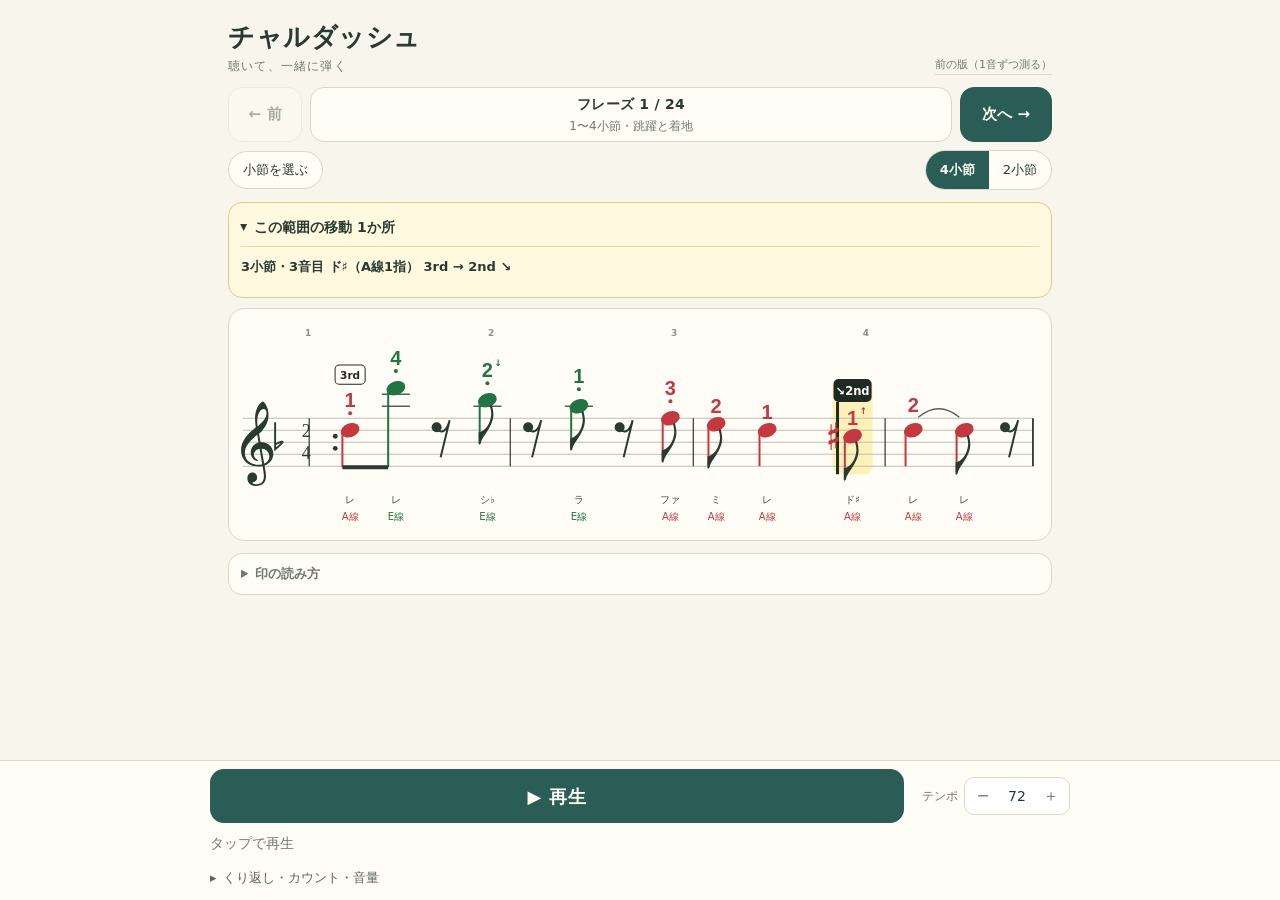
==== v2/index.html @ 8b474c70 "Add listen-and-play practice app preview at /v2/ (root app unchanged) Co-Authored-By: Claude Opus 5." ====
<!doctype html>
<html lang="ja">
<head>
<meta charset="utf-8">
<meta name="viewport" content="width=device-width, initial-scale=1, viewport-fit=cover">
<meta name="theme-color" content="#f7f5ec">
<title>チャルダッシュ — 聴いて、一緒に弾く</title>
<link rel="icon" href="icon.svg" type="image/svg+xml">
<link rel="stylesheet" href="style.css">
</head>
<body>

<header class="top">
  <div class="title">
    <h1>チャルダッシュ</h1>
    <p class="sub">聴いて、一緒に弾く</p>
  </div>
  <a id="classic-link" class="quiet-link" href="../">前の版（1音ずつ測る）</a>
</header>

<main>
  <section class="phrase-bar" aria-label="練習する範囲">
    <button id="prev" class="arrow" type="button">← 前</button>
    <div class="phrase-label">
      <p id="range-title" class="range-title">フレーズ 1 / 24</p>
      <p id="range-sub" class="range-sub">1〜4小節</p>
    </div>
    <button id="next" class="arrow primary" type="button">次へ →</button>
  </section>

  <div class="range-tools">
    <button id="picker-open" class="chip" type="button" aria-expanded="false" aria-controls="picker">小節を選ぶ</button>
    <div class="seg" role="group" aria-label="区切り">
      <button type="button" class="seg-btn" data-unit="4" aria-pressed="true">4小節</button>
      <button type="button" class="seg-btn" data-unit="2" aria-pressed="false">2小節</button>
    </div>
    <button id="back-to-phrase" class="chip" type="button" hidden>フレーズに戻す</button>
  </div>

  <div id="picker" class="picker" hidden>
    <label>はじめ
      <select id="picker-start"></select>
    </label>
    <label>おわり
      <select id="picker-end"></select>
    </label>
    <button id="picker-apply" class="chip go" type="button">この範囲にする</button>
  </div>

  <details class="range-shifts" id="shift-box">
    <summary id="shift-title">この範囲の移動</summary>
    <div id="shift-list"></div>
  </details>

  <section id="score" class="score" aria-label="楽譜"></section>
  <div id="count-overlay" class="count-overlay" role="status" aria-live="assertive" hidden></div>

  <details class="legend">
    <summary>印の読み方</summary>
    <dl>
      <div><dt><span class="sw" style="background:#285dcc"></span>G線</dt><dd>青</dd></div>
      <div><dt><span class="sw" style="background:#ba6613"></span>D線</dt><dd>橙</dd></div>
      <div><dt><span class="sw" style="background:#c63840"></span>A線</dt><dd>赤</dd></div>
      <div><dt><span class="sw" style="background:#217544"></span>E線</dt><dd>緑</dd></div>
      <div><dt>1 2 3 4</dt><dd>押さえる指。0 は開放弦。</dd></div>
      <div><dt>1st・2nd・3rd</dt><dd>左手のポジション。ポジション名は各段の最初と移動の所だけに書きます。</dd></div>
      <div><dt><span class="shift-sample">↗3rd</span></dt><dd>黒い札・太い縦線・黄色の帯が手の位置を変える音。札の字が移った先で、↗は上がる移動、↘は下がる移動です。</dd></div>
      <div><dt>↑</dt><dd>その指を半音高めに置く（高い2 など）。</dd></div>
      <div><dt>↓</dt><dd>その指を半音低めに置く（低い1・低い2 など）。</dd></div>
      <div><dt>◇</dt><dd>ハーモニクス。指を軽く触れて鳴らす音。</dd></div>
    </dl>
  </details>
</main>

<footer class="controls">
  <div class="inner">
    <div id="shift-cue" class="shift-cue" role="status" aria-live="polite" hidden></div>
    <div class="row main-row">
      <button id="play" class="play" type="button">▶ 再生</button>
      <div class="field tempo-field">テンポ
        <div class="stepper">
          <button id="tempo-down" type="button" aria-label="テンポを下げる">−</button>
          <output id="tempo-value">72</output>
          <button id="tempo-up" type="button" aria-label="テンポを上げる">＋</button>
        </div>
      </div>
    </div>
    <p class="status" id="status" role="status" aria-live="polite">タップで再生</p>
    <details class="more" id="more">
    <summary>くり返し・カウント・音量</summary>
    <div class="row">
      <label class="field">くり返し
        <select id="repeat">
          <option value="inf">ずっと</option>
          <option value="1">1回</option>
          <option value="3">3回</option>
          <option value="5">5回</option>
        </select>
      </label>
      <label class="field">カウント
        <select id="count-pattern">
          <option value="1234">1・2・3・4</option>
          <option value="1212">1・2・1・2</option>
          <option value="121hai">1・2・1・ハイ</option>
        </select>
      </label>
      <label class="field toggle">間にカウント
        <input id="countin" type="checkbox" checked>
      </label>
      <label class="field">音量
        <input id="volume" type="range" min="0" max="100" value="60">
      </label>
      <label class="field">調弦 A=
        <select id="tuning">
          <option value="440">440</option>
          <option value="441">441</option>
          <option value="442" selected>442</option>
          <option value="443">443</option>
        </select>
      </label>
    </div>
    </details>
  </div>
</footer>

<script type="module" src="app.js"></script>
</body>
</html>
---- v2/style.css ----
:root {
  --paper: #f7f5ec;
  --card: #fffdf6;
  --ink: #283b31;
  --soft: #6f7a6f;
  --line: #dcd8c9;
  --accent: #2a5d55;
}

.count-overlay {
  position: fixed;
  inset: 0 0 var(--controls-height, 240px);
  z-index: 20;
  display: flex;
  justify-content: center;
  align-items: center;
  background: #fffdf6ed;
  color: var(--accent);
  font-size: min(50vw, 52vh);
  font-weight: 800;
  line-height: 1;
  pointer-events: none;
}
.count-overlay[hidden] { display: none; }
.count-overlay.last-beat { color: #bd4e23; }

* { box-sizing: border-box; }

html, body {
  margin: 0;
  padding: 0;
}

body {
  background: var(--paper);
  color: var(--ink);
  font-family: system-ui, -apple-system, 'Hiragino Sans', 'Noto Sans CJK JP', sans-serif;
  font-size: 15px;
  line-height: 1.5;
  -webkit-text-size-adjust: 100%;
  padding-bottom: calc(var(--controls-height, 240px) + 20px);
}

button, select, input { font: inherit; color: inherit; }

header.top {
  display: flex;
  align-items: flex-end;
  justify-content: space-between;
  gap: 10px;
  max-width: 860px;
  margin: 0 auto;
  padding: 14px 14px 4px;
}

h1 {
  margin: 0;
  font-size: 22px;
  letter-spacing: .02em;
}

.sub {
  margin: 0;
  font-size: 12px;
  letter-spacing: .1em;
  color: var(--soft);
}

.quiet-link {
  font-size: 11px;
  color: var(--soft);
  text-decoration: none;
  border-bottom: 1px solid var(--line);
  padding-bottom: 1px;
  white-space: nowrap;
}

main {
  max-width: 860px;
  margin: 0 auto;
  padding: 0 10px 6px;
}

/* フレーズの帯 */
.phrase-bar {
  display: flex;
  align-items: stretch;
  gap: 8px;
  margin-top: 8px;
}

.arrow {
  flex: 0 0 auto;
  min-width: 74px;
  min-height: 52px;
  padding: 0 12px;
  border: 1px solid var(--line);
  border-radius: 14px;
  background: var(--card);
  font-size: 15px;
  font-weight: 600;
  letter-spacing: .02em;
  cursor: pointer;
}

.arrow.primary {
  min-width: 92px;
  border-color: var(--accent);
  background: var(--accent);
  color: #fdfcf5;
}

.arrow:disabled { opacity: .38; cursor: default; }

.phrase-label {
  flex: 1 1 auto;
  min-width: 0;
  display: flex;
  flex-direction: column;
  justify-content: center;
  padding: 6px 10px;
  border: 1px solid var(--line);
  border-radius: 14px;
  background: var(--card);
  text-align: center;
}

.range-title {
  margin: 0;
  font-size: 14px;
  font-weight: 700;
  letter-spacing: .02em;
}

.range-sub {
  margin: 2px 0 0;
  font-size: 12px;
  color: var(--soft);
  overflow-wrap: anywhere;
}

/* 小節を選ぶ・区切り */
.range-tools {
  display: flex;
  flex-wrap: wrap;
  align-items: center;
  gap: 8px;
  margin-top: 8px;
}

.chip {
  min-height: 38px;
  padding: 0 14px;
  border: 1px solid var(--line);
  border-radius: 999px;
  background: var(--card);
  font-size: 13px;
  cursor: pointer;
}

.chip.go { border-color: var(--accent); color: var(--accent); font-weight: 600; }
.chip[aria-expanded="true"] { background: var(--accent); color: #fdfcf5; border-color: var(--accent); }

.seg {
  display: flex;
  margin-left: auto;
  border: 1px solid var(--line);
  border-radius: 999px;
  overflow: hidden;
  background: var(--card);
}

.seg-btn {
  min-height: 38px;
  padding: 0 14px;
  border: 0;
  background: transparent;
  font-size: 13px;
  cursor: pointer;
}

.seg-btn[aria-pressed="true"] {
  background: var(--accent);
  color: #fdfcf5;
  font-weight: 600;
}

.picker {
  display: flex;
  flex-wrap: wrap;
  align-items: center;
  gap: 8px;
  margin-top: 8px;
  padding: 10px;
  border: 1px solid var(--line);
  border-radius: 14px;
  background: var(--card);
}

.picker[hidden] { display: none; }

.picker label {
  display: flex;
  align-items: center;
  gap: 6px;
  font-size: 13px;
  color: var(--soft);
}

.picker select {
  min-height: 40px;
  padding: 0 10px;
  border: 1px solid var(--line);
  border-radius: 10px;
  background: #fff;
  font-size: 15px;
}

/* 楽譜 */
.score {
  margin-top: 10px;
  border: 1px solid var(--line);
  border-radius: 16px;
  background: var(--card);
  padding: 6px 4px 2px;
  overflow: hidden;
}

.score .system {
  display: block;
  width: 100%;
  height: auto;
  margin: 2px 0 6px;
}

.score .score-note { cursor: pointer; }

.score .bar-number { cursor: pointer; }

/* 凡例 */
.legend {
  margin-top: 12px;
  padding: 10px 12px;
  border: 1px solid var(--line);
  border-radius: 14px;
  background: var(--card);
  font-size: 13px;
}

.legend summary {
  cursor: pointer;
  font-weight: 600;
  font-size: 13px;
  color: var(--soft);
}

.legend dl {
  display: grid;
  grid-template-columns: 1fr;
  gap: 4px 18px;
  margin: 10px 0 0;
}

.legend dl > div { display: flex; gap: 8px; align-items: baseline; }

.legend dt {
  flex: 0 0 116px;
  display: flex;
  align-items: center;
  gap: 6px;
  font-weight: 600;
}

.legend dd { margin: 0; color: var(--soft); }

.sw {
  display: inline-block;
  width: 11px;
  height: 11px;
  border-radius: 50%;
}

.shift-sample {
  display: inline-block;
  padding: 2px 5px;
  border-radius: 4px;
  background: #1f2a24;
  color: white;
  box-shadow: 0 5px 0 3px #fff1b8;
}

.range-shifts {
  margin-top: 12px;
  padding: 10px 12px;
  border: 1px solid #dfcd85;
  border-radius: 14px;
  background: #fff9df;
}
.range-shifts h2 { margin: 0 0 5px; font-size: 14px; }
.shift-row {
  display: block;
  width: 100%;
  padding: 10px 0;
  border: 0;
  border-top: 1px solid #e5dba9;
  background: transparent;
  text-align: left;
  font-size: 13px;
  font-weight: 600;
  cursor: pointer;
}
.shift-row:hover, .shift-row:focus-visible { background: #fff1b8; }
.no-shifts { margin: 0; font-size: 13px; }
.shift-cue {
  padding: 10px 12px;
  border: 2px solid #1f2a24;
  border-radius: 12px;
  background: #fff1b8;
  color: #1f2a24;
  font-size: 19px;
  font-weight: 800;
  line-height: 1.4;
  overflow-wrap: anywhere;
}
.shift-cue[hidden] { display: none; }
.controls { z-index: 10; }
.shift-cue-active .shift-badge { animation: shift-alert .7s ease-in-out infinite alternate; }
.shift-cue-active .shift-line { stroke: #a44800; }
@keyframes shift-alert {
  from { fill: #1f2a24; }
  to { fill: #9a4200; }
}
@media (prefers-reduced-motion: reduce) {
  .shift-cue-active .shift-badge { animation: none; fill: #9a4200; }
}

/* 操作盤 */
.controls {
  position: fixed;
  left: 0;
  right: 0;
  bottom: 0;
  border-top: 1px solid var(--line);
  background: rgba(255, 253, 246, .97);
  backdrop-filter: blur(8px);
  padding: 8px 10px calc(8px + env(safe-area-inset-bottom));
}

.controls .inner {
  max-width: 860px;
  margin: 0 auto;
  display: flex;
  flex-direction: column;
  gap: 6px;
}

.row {
  display: flex;
  flex-wrap: wrap;
  align-items: center;
  gap: 8px 12px;
}

.main-row { gap: 10px; }

.play {
  flex: 1 1 140px;
  min-height: 54px;
  border: 0;
  border-radius: 14px;
  background: var(--accent);
  color: #fdfcf5;
  font-size: 18px;
  font-weight: 700;
  letter-spacing: .04em;
  cursor: pointer;
}

.play.playing { background: #7a3f3a; }

.status {
  flex: 1 1 120px;
  margin: 0;
  font-size: 13px;
  color: var(--soft);
  min-height: 20px;
}

.field {
  display: flex;
  align-items: center;
  gap: 6px;
  font-size: 12px;
  color: var(--soft);
  white-space: nowrap;
}

.field select {
  min-height: 36px;
  padding: 0 8px;
  border: 1px solid var(--line);
  border-radius: 10px;
  background: #fff;
  font-size: 14px;
  color: var(--ink);
}

.stepper {
  display: flex;
  align-items: center;
  border: 1px solid var(--line);
  border-radius: 10px;
  background: #fff;
  overflow: hidden;
}

.stepper button {
  width: 36px;
  min-height: 36px;
  border: 0;
  background: transparent;
  font-size: 16px;
  cursor: pointer;
}

.stepper output {
  min-width: 32px;
  text-align: center;
  font-size: 14px;
  font-variant-numeric: tabular-nums;
  color: var(--ink);
}

.field input[type="range"] { width: 92px; accent-color: var(--accent); }
.field.toggle input { width: 20px; height: 20px; accent-color: var(--accent); }

@media (min-width: 700px) {
  main { padding: 0 18px 6px; }
  header.top { padding: 18px 18px 4px; }
  .legend dl { grid-template-columns: 1fr 1fr; }
  .row { gap: 8px 18px; }
  .play { flex: 0 0 200px; }
}

@media (min-width: 1100px) {
  h1 { font-size: 26px; }
  .score { padding: 10px 8px 4px; }
}

/* 2026-11-04 スマホで楽譜を画面に残すため、移動の一覧と細かい設定を畳む */
.range-shifts > summary { cursor: pointer; font-size: 14px; font-weight: 700; list-style: none; min-height: 28px; display: flex; align-items: center; gap: 6px; }
.range-shifts > summary::-webkit-details-marker { display: none; }
.range-shifts:not(.empty) > summary::before { content: "▸"; transition: transform .15s; }
.range-shifts[open]:not(.empty) > summary::before { transform: rotate(90deg); }
.range-shifts[open] > summary { margin-bottom: 5px; }
.range-shifts.empty #shift-list { display: none; }
.main-row { align-items: center; }
.main-row .play { flex: 1 1 auto; }
.tempo-field { flex: 0 0 auto; }
.controls .status { flex: 0 0 auto; margin: 4px 0 0; min-height: 1.2em; font-size: 14px; }
.more > summary { cursor: pointer; font-size: 13px; color: #5b6857; padding: 6px 0 2px; min-height: 32px; display: flex; align-items: center; }
.more > summary::before { content: "▸"; margin-right: 6px; transition: transform .15s; }
.more[open] > summary::before { transform: rotate(90deg); }
.more > summary::-webkit-details-marker { display: none; }
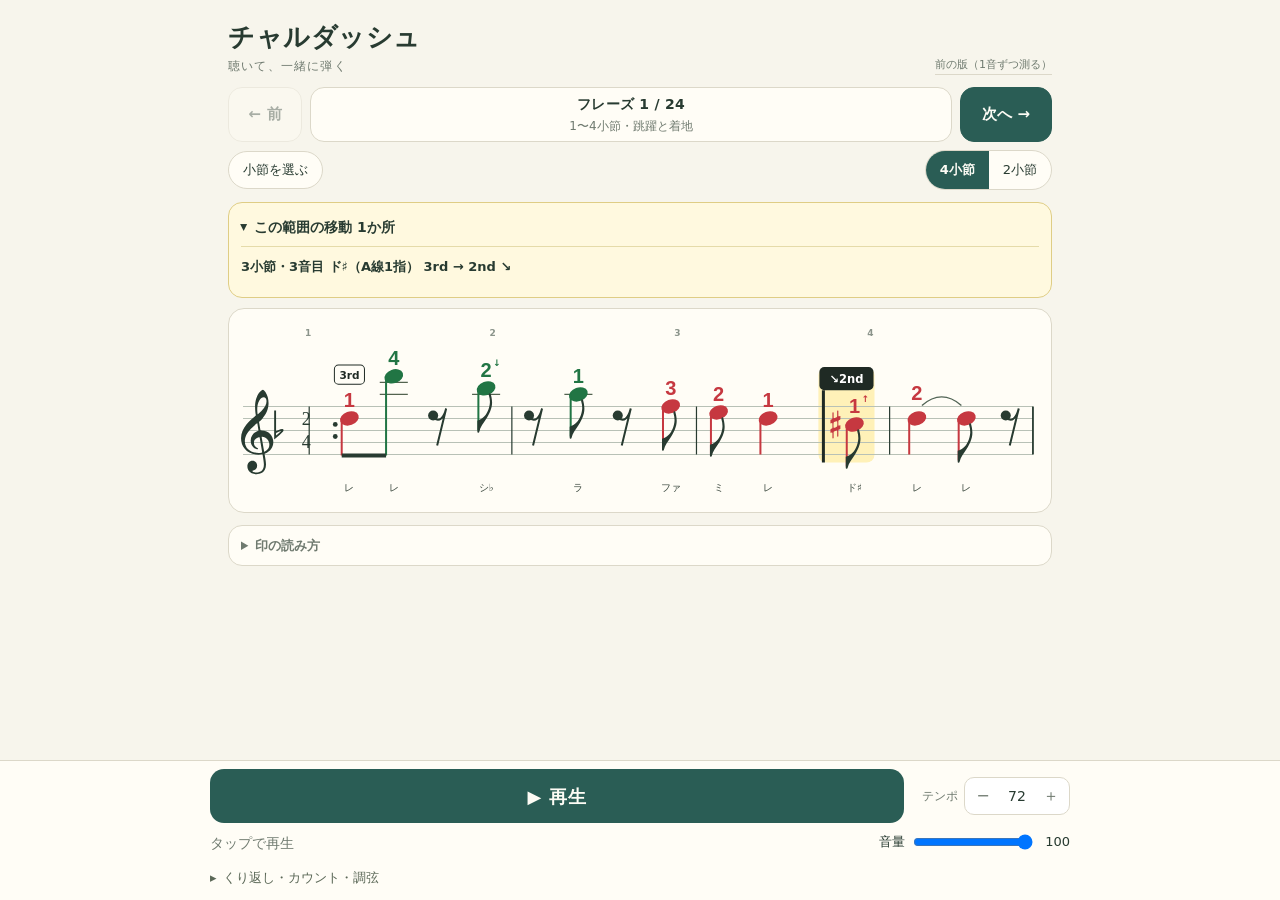
==== commit 7d40a08a: "Preview at /v2/: drop grace notes, staccato and string names; louder adjustable volume Co-Authored-B" ====
--- a/v2/index.html
+++ b/v2/index.html
@@ -85,9 +85,15 @@
         </div>
       </div>
     </div>
-    <p class="status" id="status" role="status" aria-live="polite">タップで再生</p>
+    <div class="status-row">
+      <p class="status" id="status" role="status" aria-live="polite">タップで再生</p>
+      <label class="volume-field">音量
+        <input id="volume" type="range" min="10" max="100" step="5" value="100">
+        <output id="volume-value">100</output>
+      </label>
+    </div>
     <details class="more" id="more">
-    <summary>くり返し・カウント・音量</summary>
+    <summary>くり返し・カウント・調弦</summary>
     <div class="row">
       <label class="field">くり返し
         <select id="repeat">
@@ -107,9 +113,6 @@
       <label class="field toggle">間にカウント
         <input id="countin" type="checkbox" checked>
       </label>
-      <label class="field">音量
-        <input id="volume" type="range" min="0" max="100" value="60">
-      </label>
       <label class="field">調弦 A=
         <select id="tuning">
           <option value="440">440</option>
--- a/v2/style.css
+++ b/v2/style.css
@@ -462,3 +462,10 @@
 .more > summary::before { content: "▸"; margin-right: 6px; transition: transform .15s; }
 .more[open] > summary::before { transform: rotate(90deg); }
 .more > summary::-webkit-details-marker { display: none; }
+
+/* 音量のつまみは畳まずに出す（本人 2026-11-05「音量大きく…調整も出来るように」） */
+.controls .status-row { display: flex; align-items: center; justify-content: space-between; gap: 10px; flex-wrap: wrap; }
+.controls .status-row .status { margin: 4px 0 0; }
+.volume-field { display: inline-flex; align-items: center; gap: 6px; font-size: 13px; color: inherit; }
+.volume-field input { width: 120px; }
+.volume-field output { min-width: 2.2em; text-align: right; font-variant-numeric: tabular-nums; }
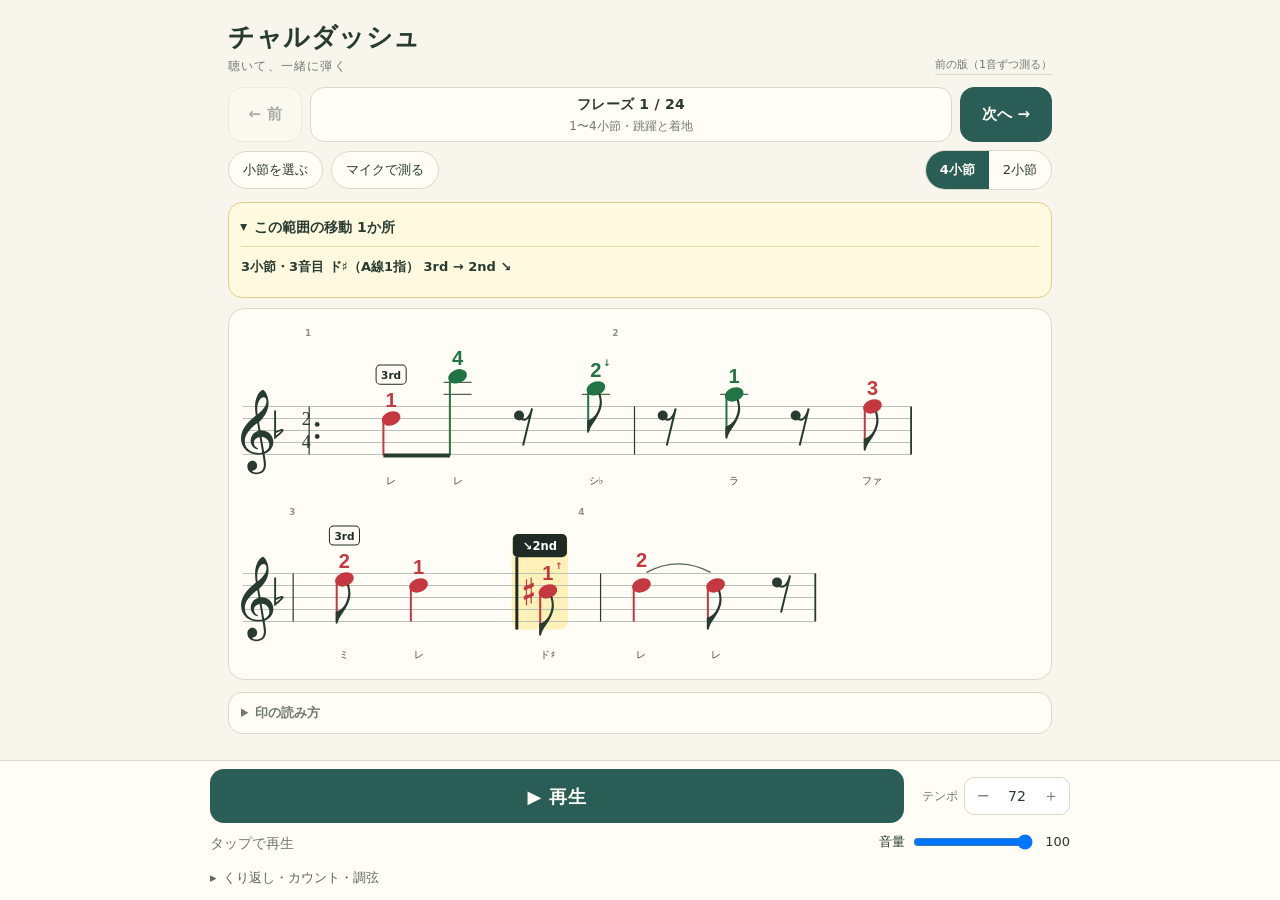
==== commit 9aa7799b: "Preview at /v2/: per-measure microphone intonation check modelled on Violin Shodan Co-Authored-By: C" ====
--- a/v2/index.html
+++ b/v2/index.html
@@ -30,6 +30,7 @@
 
   <div class="range-tools">
     <button id="picker-open" class="chip" type="button" aria-expanded="false" aria-controls="picker">小節を選ぶ</button>
+    <a id="mic-link" class="chip" href="mic.html">マイクで測る</a>
     <div class="seg" role="group" aria-label="区切り">
       <button type="button" class="seg-btn" data-unit="4" aria-pressed="true">4小節</button>
       <button type="button" class="seg-btn" data-unit="2" aria-pressed="false">2小節</button>
--- a/v2/style.css
+++ b/v2/style.css
@@ -469,3 +469,6 @@
 .volume-field { display: inline-flex; align-items: center; gap: 6px; font-size: 13px; color: inherit; }
 .volume-field input { width: 120px; }
 .volume-field output { min-width: 2.2em; text-align: right; font-variant-numeric: tabular-nums; }
+
+/* 「マイクで測る」はリンクだが、見た目は隣のボタンと同じ札にする */
+a.chip { display: inline-flex; align-items: center; color: inherit; text-decoration: none; }
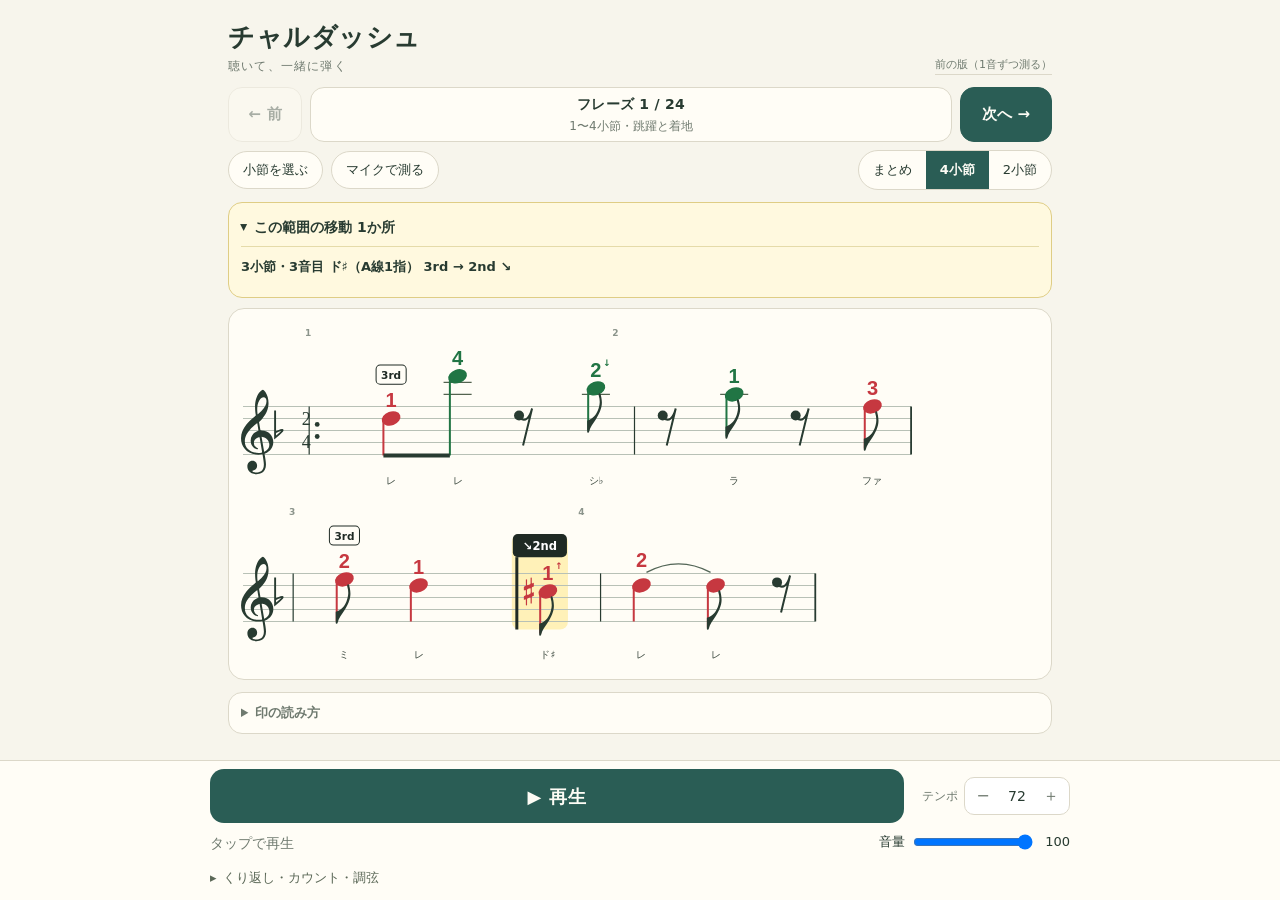
==== commit 6dbc1860: "Preview at /v2/: add "まとめ" to practise four phrases together Six groups (phrases 1-4 ... 21-24) sit " ====
--- a/v2/index.html
+++ b/v2/index.html
@@ -32,6 +32,7 @@
     <button id="picker-open" class="chip" type="button" aria-expanded="false" aria-controls="picker">小節を選ぶ</button>
     <a id="mic-link" class="chip" href="mic.html">マイクで測る</a>
     <div class="seg" role="group" aria-label="区切り">
+      <button type="button" class="seg-btn" data-unit="16" aria-pressed="false">まとめ</button>
       <button type="button" class="seg-btn" data-unit="4" aria-pressed="true">4小節</button>
       <button type="button" class="seg-btn" data-unit="2" aria-pressed="false">2小節</button>
     </div>
